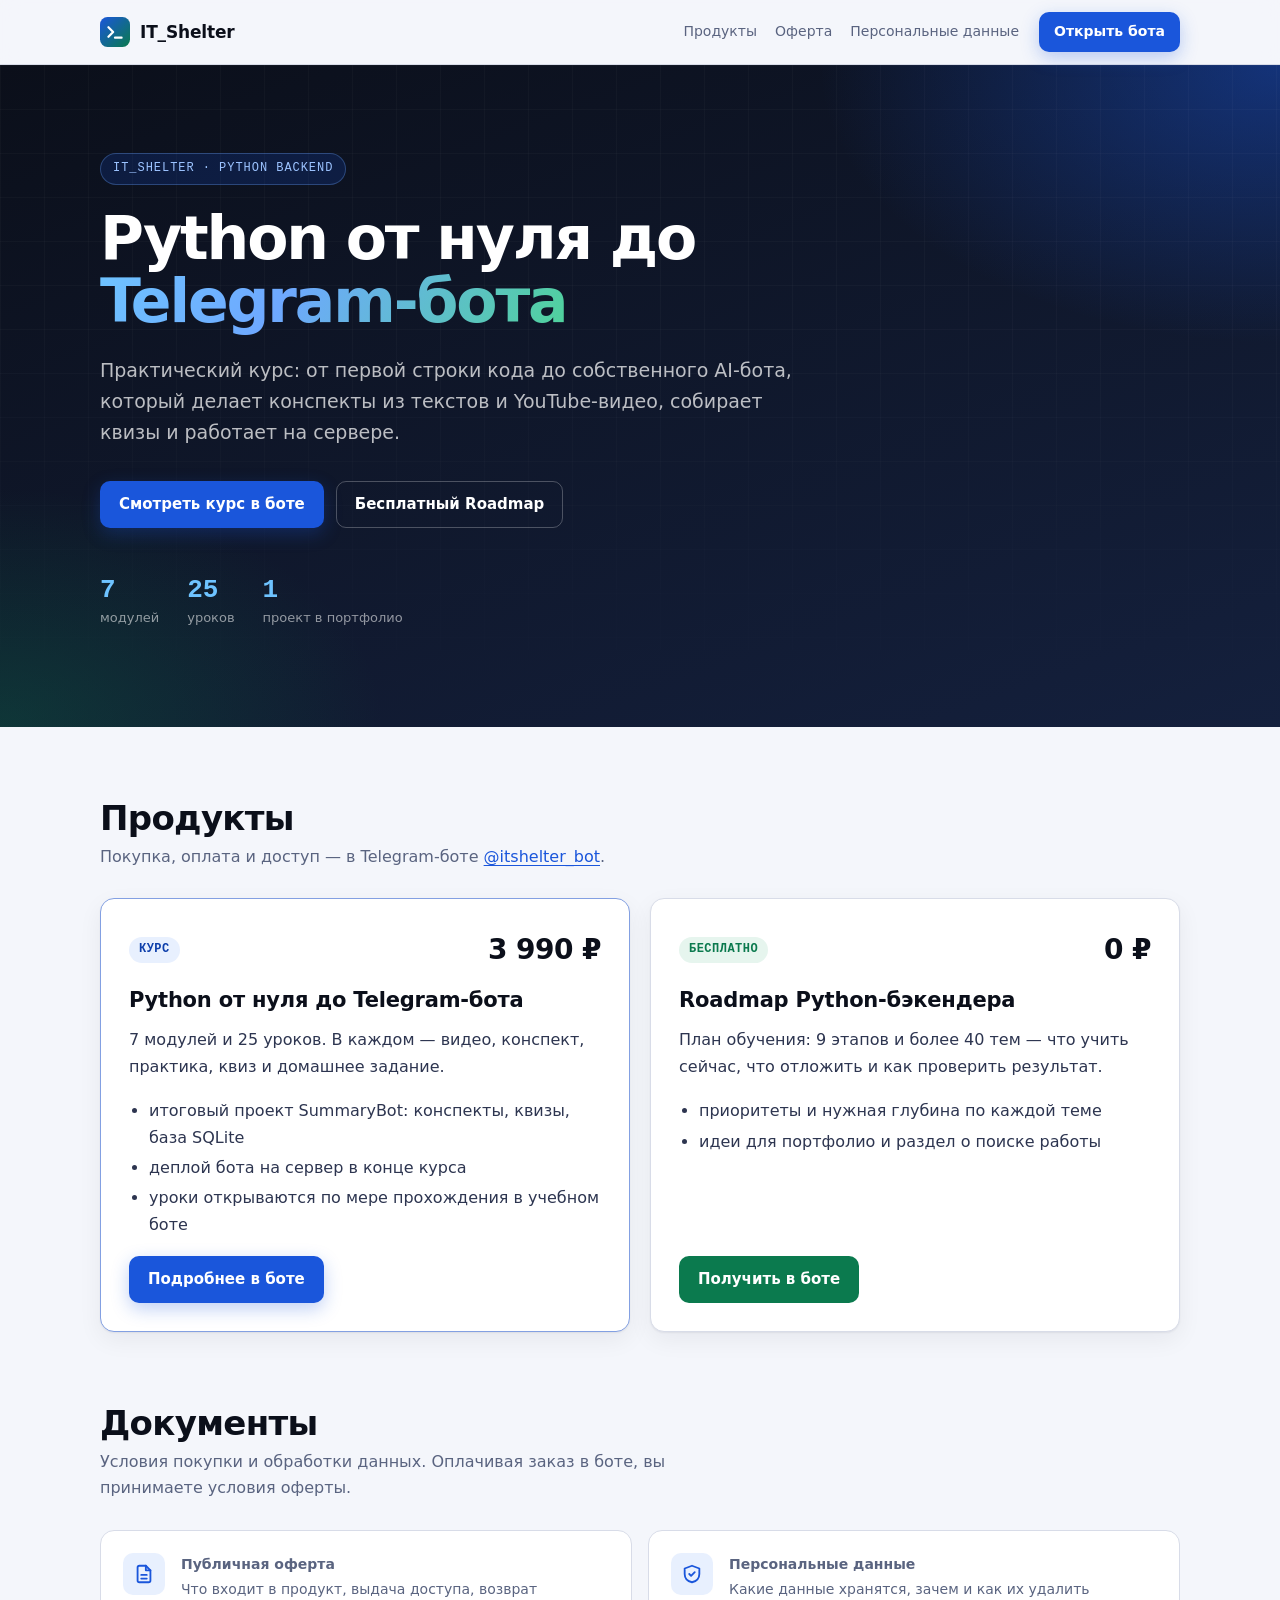
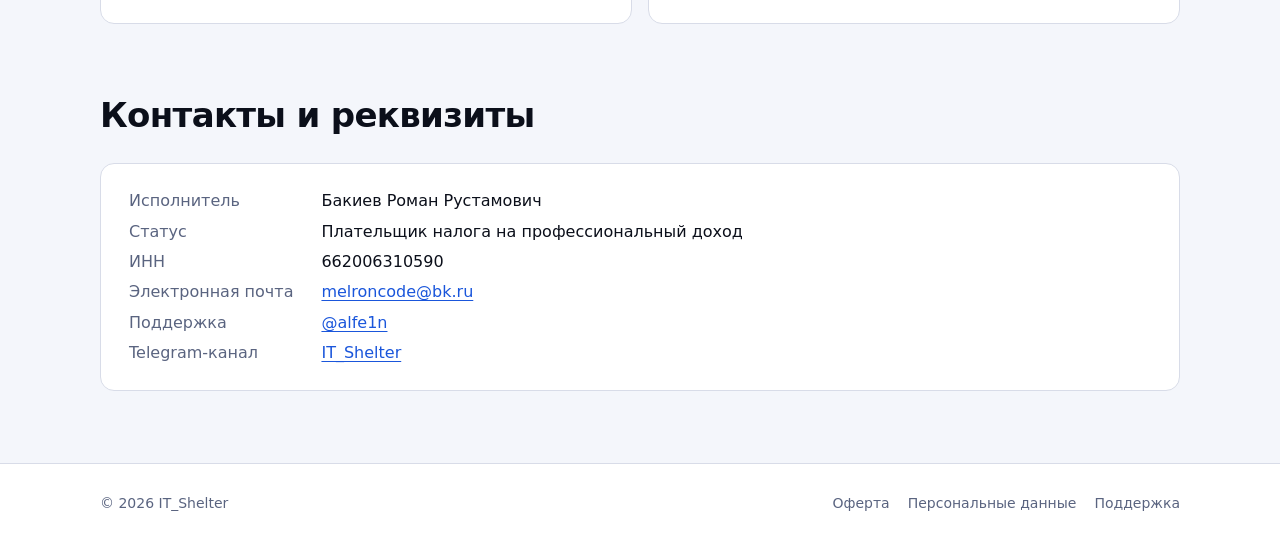
==== index.html @ 2ceb96b4 "Add files via upload" ====
<!doctype html>
<html lang="ru">
<head>
  <meta charset="utf-8">
  <meta name="viewport" content="width=device-width, initial-scale=1">
  <title>IT_Shelter — Python от нуля до Telegram-бота</title>
  <meta name="description" content="Практический курс по Python: от первой строки кода до собственного Telegram-бота. Бесплатный Roadmap Python-бэкендера.">
  <meta name="theme-color" content="#0b0f1a">
  <link rel="icon" href="data:image/svg+xml,%3Csvg xmlns='http://www.w3.org/2000/svg' viewBox='0 0 32 32'%3E%3Cdefs%3E%3ClinearGradient id='g' x1='0' y1='0' x2='1' y2='1'%3E%3Cstop offset='0' stop-color='%231A56DB'/%3E%3Cstop offset='1' stop-color='%230B7A4E'/%3E%3C/linearGradient%3E%3C/defs%3E%3Crect width='32' height='32' rx='8' fill='url(%23g)'/%3E%3Cpath d='M9 11l5 5-5 5' stroke='%23fff' stroke-width='2.4' fill='none' stroke-linecap='round' stroke-linejoin='round'/%3E%3Cpath d='M16 22h7' stroke='%23fff' stroke-width='2.4' stroke-linecap='round'/%3E%3C/svg%3E">
  <link rel="stylesheet" href="styles.css">
</head>
<body>
  <a class="skip-link" href="#main">Перейти к содержанию</a>

  <header class="site-header">
    <div class="wrap">
      <a class="brand" href="index.html" aria-label="IT_Shelter — на главную">
        <svg class="brand-mark" viewBox="0 0 32 32" aria-hidden="true"><defs><linearGradient id="bm" x1="0" y1="0" x2="1" y2="1"><stop offset="0" stop-color="#1A56DB"/><stop offset="1" stop-color="#0B7A4E"/></linearGradient></defs><rect width="32" height="32" rx="8" fill="url(#bm)"/><path d="M9 11l5 5-5 5" stroke="#fff" stroke-width="2.4" fill="none" stroke-linecap="round" stroke-linejoin="round"/><path d="M16 22h7" stroke="#fff" stroke-width="2.4" stroke-linecap="round"/></svg>
        IT_Shelter
      </a>
      <nav class="site-nav" aria-label="Разделы">
        <a href="#products">Продукты</a>
        <a href="oferta.html">Оферта</a>
        <a href="privacy.html">Персональные данные</a>
      </nav>
      <a class="btn btn-primary" href="https://t.me/itshelter_bot?start=site">Открыть бота</a>
    </div>
  </header>

  <main id="main">
    <section class="hero">
      <div class="wrap">
        <p class="eyebrow">IT_Shelter · Python Backend</p>
        <h1>Python от нуля до <span class="grad">Telegram-бота</span></h1>
        <p class="hero-lead">Практический курс: от первой строки кода до собственного AI-бота, который делает конспекты
          из текстов и YouTube-видео, собирает квизы и работает на сервере.</p>
        <div class="hero-actions">
          <a class="btn btn-primary" href="https://t.me/itshelter_bot?start=p_main-course__site">Смотреть курс в боте</a>
          <a class="btn btn-ghost" href="https://t.me/itshelter_bot?start=p_free-material__site">Бесплатный Roadmap</a>
        </div>
        <ul class="hero-stats" aria-label="Курс в цифрах">
          <li><b>7</b><span>модулей</span></li>
          <li><b>25</b><span>уроков</span></li>
          <li><b>1</b><span>проект в портфолио</span></li>
        </ul>
      </div>
    </section>

    <section class="section" id="products">
      <div class="wrap">
        <div class="section-head">
          <h2>Продукты</h2>
          <p>Покупка, оплата и доступ — в Telegram-боте <a href="https://t.me/itshelter_bot?start=site">@itshelter_bot</a>.</p>
        </div>
        <div class="cards">
          <article class="card card-featured">
            <div class="card-top"><span class="badge badge-accent">Курс</span><span class="price">3 990 ₽</span></div>
            <h3>Python от нуля до Telegram-бота</h3>
            <p>7 модулей и 25 уроков. В каждом — видео, конспект, практика, квиз и домашнее задание.</p>
            <ul>
              <li>итоговый проект SummaryBot: конспекты, квизы, база SQLite</li>
              <li>деплой бота на сервер в конце курса</li>
              <li>уроки открываются по мере прохождения в учебном боте</li>
            </ul>
            <a class="btn btn-primary" href="https://t.me/itshelter_bot?start=p_main-course__site">Подробнее в боте</a>
          </article>
          <article class="card">
            <div class="card-top"><span class="badge badge-green">Бесплатно</span><span class="price">0 ₽</span></div>
            <h3>Roadmap Python-бэкендера</h3>
            <p>План обучения: 9 этапов и более 40 тем — что учить сейчас, что отложить и как проверить результат.</p>
            <ul>
              <li>приоритеты и нужная глубина по каждой теме</li>
              <li>идеи для портфолио и раздел о поиске работы</li>
            </ul>
            <a class="btn btn-green" href="https://t.me/itshelter_bot?start=p_free-material__site">Получить в боте</a>
          </article>
        </div>
      </div>
    </section>

    <section class="section" id="documents" style="padding-top: 0">
      <div class="wrap">
        <div class="section-head">
          <h2>Документы</h2>
          <p>Условия покупки и обработки данных. Оплачивая заказ в боте, вы принимаете условия оферты.</p>
        </div>
        <div class="doc-links">
          <a class="doc-link" href="oferta.html">
            <span class="icon"><svg width="22" height="22" viewBox="0 0 24 24" fill="none" stroke="currentColor" stroke-width="2" stroke-linecap="round" stroke-linejoin="round" aria-hidden="true"><path d="M14 3H7a2 2 0 0 0-2 2v14a2 2 0 0 0 2 2h10a2 2 0 0 0 2-2V8z"/><path d="M14 3v5h5M9 13h6M9 17h6"/></svg></span>
            <span><b>Публичная оферта</b><span>Что входит в продукт, выдача доступа, возврат</span></span>
          </a>
          <a class="doc-link" href="privacy.html">
            <span class="icon"><svg width="22" height="22" viewBox="0 0 24 24" fill="none" stroke="currentColor" stroke-width="2" stroke-linecap="round" stroke-linejoin="round" aria-hidden="true"><path d="M12 3l8 3v6c0 5-3.5 8-8 9-4.5-1-8-4-8-9V6z"/><path d="M9 12l2 2 4-4"/></svg></span>
            <span><b>Персональные данные</b><span>Какие данные хранятся, зачем и как их удалить</span></span>
          </a>
        </div>
      </div>
    </section>

    <section class="section" id="contacts" style="padding-top: 0">
      <div class="wrap">
        <div class="section-head">
          <h2>Контакты и реквизиты</h2>
        </div>
        <dl class="requisites">
          <dt>Исполнитель</dt><dd>Бакиев Роман Рустамович</dd>
          <dt>Статус</dt><dd>Плательщик налога на профессиональный доход</dd>
          <dt>ИНН</dt><dd>662006310590</dd>
          <dt>Электронная почта</dt><dd><a href="mailto:melroncode@bk.ru">melroncode@bk.ru</a></dd>
          <dt>Поддержка</dt><dd><a href="https://t.me/alfe1n">@alfe1n</a></dd>
          <dt>Telegram-канал</dt><dd><a href="https://t.me/+ZZne21YNhLljYTMy">IT_Shelter</a></dd>
        </dl>
      </div>
    </section>
  </main>

  <footer class="site-footer">
    <div class="wrap">
      <span>© 2026 IT_Shelter</span>
      <nav aria-label="Документы">
        <a href="oferta.html">Оферта</a>
        <a href="privacy.html">Персональные данные</a>
        <a href="https://t.me/alfe1n">Поддержка</a>
      </nav>
    </div>
  </footer>
</body>
</html>
---- styles.css ----
/* IT_Shelter — сайт и документы.
   Палитра повторяет Roadmap: тёмный «ink», синий акцент, зелёный для бесплатного.
   Без внешних шрифтов и скриптов: страницы не передают данные посетителей третьим сторонам. */

:root {
  --ink: #0b0f1a;
  --ink-2: #2d3550;
  --ink-3: #5a6480;
  --line: #d8dce8;
  --bg: #f4f6fb;
  --surface: #ffffff;
  --surface-2: #eaedf6;
  --accent: #1a56db;
  --accent-2: #0e3fab;
  --accent-soft: #e8f0fe;
  --green: #0b7a4e;
  --green-soft: #e6f5ee;
  --amber: #7a4f0b;
  --amber-soft: #fef3e2;
  --hero-from: #0b0f1a;
  --hero-to: #14203d;
  --radius: 14px;
  --shadow: 0 1px 2px rgba(11, 15, 26, .06), 0 8px 24px rgba(11, 15, 26, .06);
  --font: system-ui, -apple-system, "Segoe UI", Roboto, "Helvetica Neue", Arial, sans-serif;
  --mono: ui-monospace, "SFMono-Regular", "JetBrains Mono", Menlo, Consolas, monospace;
  color-scheme: light;
}

@media (prefers-color-scheme: dark) {
  :root {
    --ink: #e9ecf5;
    --ink-2: #c3c9da;
    --ink-3: #8b95b0;
    --line: #253049;
    --bg: #0b0f1a;
    --surface: #111827;
    --surface-2: #182236;
    --accent: #6ea8ff;
    --accent-2: #9cc3ff;
    --accent-soft: #15254a;
    --green: #4fd39a;
    --green-soft: #0f2c22;
    --amber: #f3c26b;
    --amber-soft: #2e2413;
    --hero-from: #070a12;
    --hero-to: #101b35;
    --shadow: 0 1px 2px rgba(0, 0, 0, .4), 0 8px 24px rgba(0, 0, 0, .35);
    color-scheme: dark;
  }
}

* { box-sizing: border-box; }
html { scroll-behavior: smooth; scroll-padding-top: 88px; }
@media (prefers-reduced-motion: reduce) { html { scroll-behavior: auto; } }
body {
  margin: 0;
  font-family: var(--font);
  font-size: 16px;
  line-height: 1.65;
  color: var(--ink);
  background: var(--bg);
  -webkit-font-smoothing: antialiased;
}
a { color: var(--accent); text-underline-offset: 3px; text-decoration-thickness: 1px; }
a:hover { color: var(--accent-2); }
:focus-visible { outline: 3px solid var(--accent); outline-offset: 2px; border-radius: 6px; }
code { font-family: var(--mono); font-size: .9em; }
.wrap { width: min(100% - 32px, 1080px); margin-inline: auto; }

.skip-link { position: absolute; left: -9999px; top: 8px; z-index: 20; padding: 8px 14px; border-radius: 8px;
  background: var(--accent); color: #fff; }
.skip-link:focus { left: 16px; }

/* ---------- Header ---------- */
.site-header {
  position: sticky; top: 0; z-index: 10;
  background: color-mix(in srgb, var(--bg) 82%, transparent);
  backdrop-filter: saturate(1.4) blur(10px);
  -webkit-backdrop-filter: saturate(1.4) blur(10px);
  border-bottom: 1px solid var(--line);
}
.site-header .wrap { display: flex; align-items: center; gap: 20px; min-height: 64px; }
.brand { display: inline-flex; align-items: center; gap: 10px; color: var(--ink); text-decoration: none;
  font-weight: 750; letter-spacing: -.01em; font-size: 17px; }
.brand:hover { color: var(--ink); }
.brand-mark { width: 30px; height: 30px; flex: none; }
.site-nav { display: flex; gap: 18px; margin-left: auto; font-size: 14px; }
.site-nav a { color: var(--ink-3); text-decoration: none; }
.site-nav a:hover, .site-nav a[aria-current="page"] { color: var(--ink); }
.site-nav a[aria-current="page"] { font-weight: 600; }

.btn { display: inline-flex; align-items: center; justify-content: center; gap: 8px; min-height: 44px;
  padding: 10px 18px; border-radius: 10px; font-weight: 600; font-size: 15px; text-decoration: none;
  border: 1px solid transparent; transition: transform .15s ease, background-color .15s ease, box-shadow .15s ease; }
.btn:active { transform: translateY(1px); }
.btn-primary { background: var(--accent); color: #fff; box-shadow: 0 6px 18px rgba(26, 86, 219, .28); }
.btn-primary:hover { background: var(--accent-2); color: #fff; }
.btn-ghost { background: transparent; color: var(--ink); border-color: var(--line); }
.btn-ghost:hover { background: var(--surface-2); color: var(--ink); }
.btn-green { background: var(--green); color: #fff; }
.btn-green:hover { filter: brightness(1.08); color: #fff; }
.site-header .btn { min-height: 38px; padding: 7px 14px; font-size: 14px; }

@media (prefers-color-scheme: dark) {
  .btn-primary, .btn-primary:hover, .btn-green, .btn-green:hover { color: #0b0f1a; }
}

/* ---------- Landing ---------- */
.hero {
  position: relative; overflow: hidden; color: #fff;
  background: linear-gradient(160deg, var(--hero-from), var(--hero-to));
}
.hero::before {
  content: ""; position: absolute; inset: 0; pointer-events: none;
  background:
    radial-gradient(ellipse 60% 70% at 100% 0%, rgba(26, 86, 219, .45), transparent 60%),
    radial-gradient(ellipse 50% 60% at 0% 100%, rgba(11, 122, 78, .30), transparent 60%);
}
.hero::after {
  content: ""; position: absolute; inset: 0; pointer-events: none; opacity: .5;
  background-image: linear-gradient(rgba(255, 255, 255, .05) 1px, transparent 1px),
    linear-gradient(90deg, rgba(255, 255, 255, .05) 1px, transparent 1px);
  background-size: 44px 44px;
  mask-image: linear-gradient(to bottom, #000 40%, transparent);
  -webkit-mask-image: linear-gradient(to bottom, #000 40%, transparent);
}
.hero .wrap { position: relative; z-index: 1; padding-block: 88px 96px; }
.eyebrow { display: inline-flex; align-items: center; gap: 8px; margin: 0 0 22px; padding: 5px 12px;
  border-radius: 999px; font-family: var(--mono); font-size: 12px; letter-spacing: .08em; text-transform: uppercase;
  color: #9cc3ff; background: rgba(26, 86, 219, .18); border: 1px solid rgba(110, 168, 255, .3); }
.hero h1 { margin: 0; max-width: 16ch; font-size: clamp(36px, 6vw, 60px); line-height: 1.05; letter-spacing: -.035em; }
.hero h1 .grad { background: linear-gradient(120deg, #6ec3ff, #6ea8ff 40%, #4fd39a);
  -webkit-background-clip: text; background-clip: text; color: transparent; }
.hero-lead { margin: 22px 0 32px; max-width: 58ch; font-size: clamp(17px, 2vw, 19px); color: rgba(255, 255, 255, .72); }
.hero-actions { display: flex; flex-wrap: wrap; gap: 12px; }
.hero .btn-ghost { color: #fff; border-color: rgba(255, 255, 255, .25); }
.hero .btn-ghost:hover { background: rgba(255, 255, 255, .08); color: #fff; }
.hero-stats { display: flex; flex-wrap: wrap; gap: 28px; margin: 48px 0 0; padding: 0; list-style: none; }
.hero-stats li { margin: 0; }
.hero-stats b { display: block; font-family: var(--mono); font-size: 26px; line-height: 1.1; color: #6ec3ff; }
.hero-stats span { font-size: 13px; color: rgba(255, 255, 255, .55); }

.section { padding-block: 72px; }
.section-head { margin-bottom: 28px; }
.section-head h2 { margin: 0 0 6px; font-size: clamp(26px, 3.5vw, 34px); letter-spacing: -.02em; line-height: 1.15; }
.section-head p { margin: 0; color: var(--ink-3); max-width: 60ch; }

.cards { display: grid; gap: 20px; grid-template-columns: repeat(auto-fit, minmax(290px, 1fr)); }
.card { display: flex; flex-direction: column; gap: 14px; padding: 28px; border-radius: var(--radius);
  background: var(--surface); border: 1px solid var(--line); box-shadow: var(--shadow); }
.card h3 { margin: 0; font-size: 21px; line-height: 1.25; letter-spacing: -.01em; }
.card p { margin: 0; color: var(--ink-2); }
.card ul { margin: 0; padding-left: 20px; color: var(--ink-2); }
.card li { margin: 4px 0; }
.card-top { display: flex; align-items: center; justify-content: space-between; gap: 12px; }
.badge { display: inline-block; padding: 3px 10px; border-radius: 999px; font-family: var(--mono); font-size: 12px;
  font-weight: 600; letter-spacing: .04em; text-transform: uppercase; }
.badge-accent { color: var(--accent-2); background: var(--accent-soft); }
.badge-green { color: var(--green); background: var(--green-soft); }
.price { font-size: 28px; font-weight: 750; letter-spacing: -.02em; }
.price small { font-size: 14px; font-weight: 500; color: var(--ink-3); }
.card .btn { margin-top: auto; align-self: flex-start; }
.card-featured { border-color: color-mix(in srgb, var(--accent) 45%, var(--line)); }

.doc-links { display: grid; gap: 16px; grid-template-columns: repeat(auto-fit, minmax(260px, 1fr)); }
.doc-link { display: flex; gap: 16px; align-items: flex-start; padding: 22px; border-radius: var(--radius);
  background: var(--surface); border: 1px solid var(--line); text-decoration: none; color: var(--ink);
  transition: border-color .15s ease, transform .15s ease; }
.doc-link:hover { border-color: var(--accent); color: var(--ink); transform: translateY(-2px); }
.doc-link .icon { flex: none; display: grid; place-items: center; width: 42px; height: 42px; border-radius: 10px;
  background: var(--accent-soft); color: var(--accent); }
.doc-link b { display: block; margin-bottom: 2px; }
.doc-link span { color: var(--ink-3); font-size: 14px; }

.requisites { display: grid; gap: 4px 28px; grid-template-columns: max-content 1fr; margin: 0; padding: 24px 28px;
  border-radius: var(--radius); background: var(--surface); border: 1px solid var(--line); }
.requisites dt { color: var(--ink-3); }
.requisites dd { margin: 0; font-weight: 500; overflow-wrap: anywhere; }
@media (max-width: 560px) { .requisites { grid-template-columns: 1fr; } .requisites dd { margin-bottom: 10px; } }

/* ---------- Legal documents ---------- */
.doc-hero { border-bottom: 1px solid var(--line); background: var(--surface); }
.doc-hero .wrap { padding-block: 48px 36px; }
.crumbs { margin: 0 0 16px; font-size: 14px; color: var(--ink-3); }
.crumbs a { color: var(--ink-3); text-decoration: none; }
.crumbs a:hover { color: var(--accent); }
.doc-hero h1 { margin: 0; font-size: clamp(30px, 4.5vw, 44px); line-height: 1.12; letter-spacing: -.03em; }
.doc-hero .meta { margin: 14px 0 0; color: var(--ink-3); font-size: 15px; }
.chips { display: flex; flex-wrap: wrap; gap: 8px; margin-top: 18px; }
.chip { display: inline-flex; align-items: center; gap: 6px; padding: 5px 12px; border-radius: 999px;
  font-size: 13px; background: var(--surface-2); color: var(--ink-2); }

.doc-layout { display: grid; gap: 48px; grid-template-columns: 250px minmax(0, 1fr); padding-block: 40px 88px; }
.toc { position: sticky; top: 88px; align-self: start; max-height: calc(100vh - 110px); overflow: auto;
  font-size: 14px; }
.toc p { margin: 0 0 10px; font-family: var(--mono); font-size: 12px; letter-spacing: .08em; text-transform: uppercase;
  color: var(--ink-3); }
.toc ol { margin: 0; padding: 0; list-style: none; border-left: 2px solid var(--line); }
.toc li { margin: 0; }
.toc a { display: block; margin-left: -2px; padding: 6px 0 6px 14px; border-left: 2px solid transparent;
  color: var(--ink-3); text-decoration: none; line-height: 1.35; }
.toc a:hover { color: var(--ink); border-left-color: var(--ink-3); }

.doc { max-width: 74ch; }
.doc h2 { margin: 44px 0 14px; padding-top: 4px; font-size: 22px; line-height: 1.3; letter-spacing: -.01em; }
.doc h2:first-of-type { margin-top: 8px; }
.doc p, .doc li { color: var(--ink-2); }
.doc p { margin: 0 0 14px; }
.doc ul { margin: 0 0 16px; padding-left: 22px; }
.doc li { margin: 8px 0; }
.doc strong { color: var(--ink); }
.doc .contacts { padding: 20px 24px; border-radius: var(--radius); background: var(--surface); border: 1px solid var(--line);
  line-height: 1.9; }

.draft { margin: 0 0 32px; padding: 14px 18px; border-radius: 10px; border: 1px solid color-mix(in srgb, var(--amber) 35%, transparent);
  background: var(--amber-soft); color: var(--amber); font-size: 15px; }
.draft strong { color: inherit; }
mark.todo { padding: 1px 5px; border-radius: 5px; background: #ffe58a; color: #3d2c00; font-weight: 600; }

@media (max-width: 900px) {
  .doc-layout { grid-template-columns: 1fr; gap: 28px; }
  .toc { position: static; max-height: none; padding: 18px 20px; border-radius: var(--radius);
    background: var(--surface); border: 1px solid var(--line); }
}

/* ---------- Footer ---------- */
.site-footer { border-top: 1px solid var(--line); background: var(--surface); color: var(--ink-3); font-size: 14px; }
.site-footer .wrap { display: flex; flex-wrap: wrap; gap: 12px 28px; justify-content: space-between; padding-block: 28px 36px; }
.site-footer nav { display: flex; flex-wrap: wrap; gap: 18px; }
.site-footer a { color: var(--ink-3); text-decoration: none; }
.site-footer a:hover { color: var(--accent); }

/* ---------- Small screens ---------- */
@media (max-width: 720px) {
  .site-nav { display: none; }
  .site-header .btn { margin-left: auto; }
  .hero .wrap { padding-block: 64px 72px; }
  .section { padding-block: 52px; }
  .card { padding: 22px; }
}

/* ---------- Print ---------- */
@media print {
  :root { color-scheme: light; }
  body { background: #fff; color: #000; font-size: 11pt; }
  .site-header, .site-footer, .toc, .skip-link, .hero-actions, .btn { display: none !important; }
  .doc-hero { border: 0; background: none; }
  .doc-hero .wrap, .doc-layout { padding: 0; }
  .doc-layout { display: block; }
  .doc { max-width: none; }
  .doc p, .doc li { color: #000; }
  a { color: #000; text-decoration: none; }
  h2 { break-after: avoid; }
}
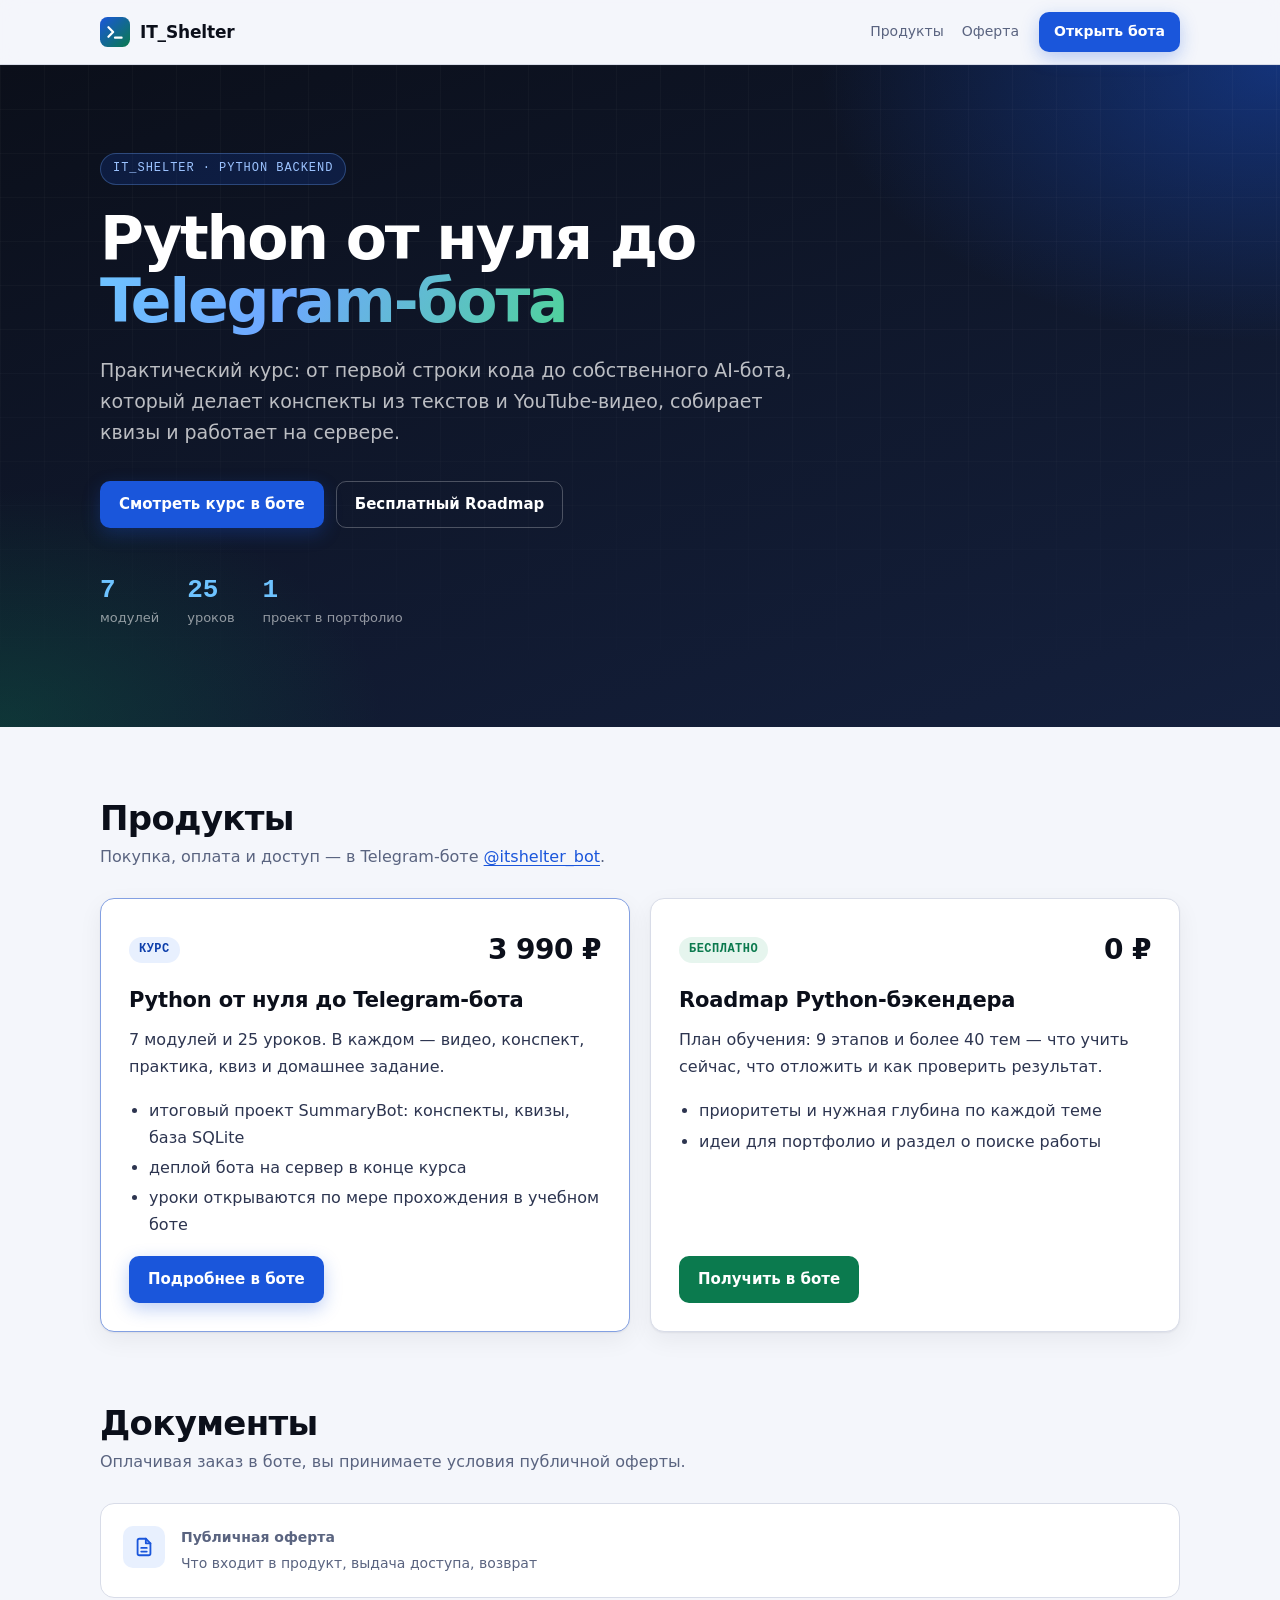
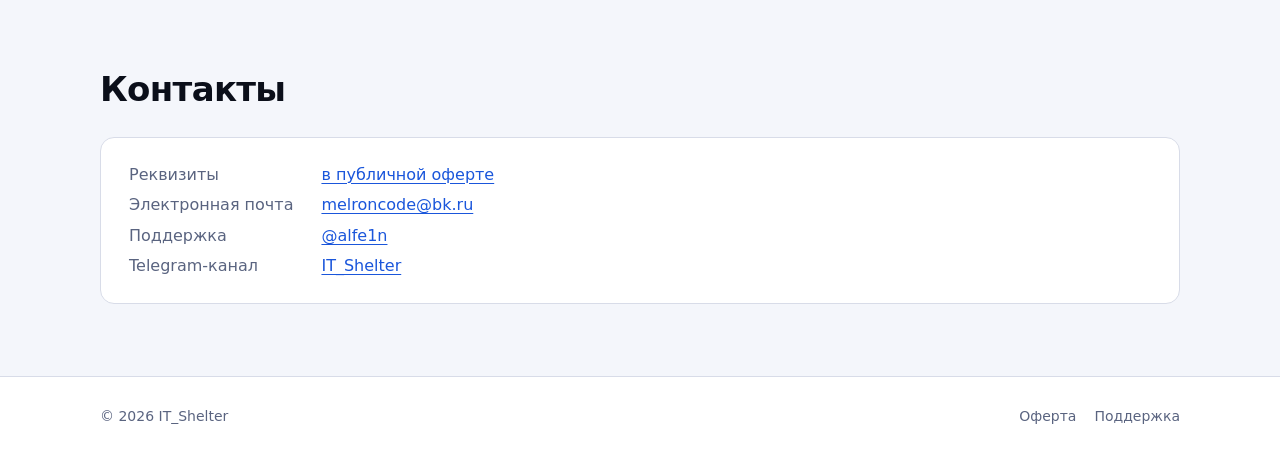
==== commit 9d7065b8: "Add files via upload" ====
--- a/index.html
+++ b/index.html
@@ -21,7 +21,6 @@
       <nav class="site-nav" aria-label="Разделы">
         <a href="#products">Продукты</a>
         <a href="oferta.html">Оферта</a>
-        <a href="privacy.html">Персональные данные</a>
       </nav>
       <a class="btn btn-primary" href="https://t.me/itshelter_bot?start=site">Открыть бота</a>
     </div>
@@ -82,16 +81,12 @@
       <div class="wrap">
         <div class="section-head">
           <h2>Документы</h2>
-          <p>Условия покупки и обработки данных. Оплачивая заказ в боте, вы принимаете условия оферты.</p>
+          <p>Оплачивая заказ в боте, вы принимаете условия публичной оферты.</p>
         </div>
         <div class="doc-links">
           <a class="doc-link" href="oferta.html">
             <span class="icon"><svg width="22" height="22" viewBox="0 0 24 24" fill="none" stroke="currentColor" stroke-width="2" stroke-linecap="round" stroke-linejoin="round" aria-hidden="true"><path d="M14 3H7a2 2 0 0 0-2 2v14a2 2 0 0 0 2 2h10a2 2 0 0 0 2-2V8z"/><path d="M14 3v5h5M9 13h6M9 17h6"/></svg></span>
             <span><b>Публичная оферта</b><span>Что входит в продукт, выдача доступа, возврат</span></span>
-          </a>
-          <a class="doc-link" href="privacy.html">
-            <span class="icon"><svg width="22" height="22" viewBox="0 0 24 24" fill="none" stroke="currentColor" stroke-width="2" stroke-linecap="round" stroke-linejoin="round" aria-hidden="true"><path d="M12 3l8 3v6c0 5-3.5 8-8 9-4.5-1-8-4-8-9V6z"/><path d="M9 12l2 2 4-4"/></svg></span>
-            <span><b>Персональные данные</b><span>Какие данные хранятся, зачем и как их удалить</span></span>
           </a>
         </div>
       </div>
@@ -100,12 +95,10 @@
     <section class="section" id="contacts" style="padding-top: 0">
       <div class="wrap">
         <div class="section-head">
-          <h2>Контакты и реквизиты</h2>
+          <h2>Контакты</h2>
         </div>
         <dl class="requisites">
-          <dt>Исполнитель</dt><dd>Бакиев Роман Рустамович</dd>
-          <dt>Статус</dt><dd>Плательщик налога на профессиональный доход</dd>
-          <dt>ИНН</dt><dd>662006310590</dd>
+          <dt>Реквизиты</dt><dd><a href="oferta.html#section-8">в публичной оферте</a></dd>
           <dt>Электронная почта</dt><dd><a href="mailto:melroncode@bk.ru">melroncode@bk.ru</a></dd>
           <dt>Поддержка</dt><dd><a href="https://t.me/alfe1n">@alfe1n</a></dd>
           <dt>Telegram-канал</dt><dd><a href="https://t.me/+ZZne21YNhLljYTMy">IT_Shelter</a></dd>
@@ -119,7 +112,6 @@
       <span>© 2026 IT_Shelter</span>
       <nav aria-label="Документы">
         <a href="oferta.html">Оферта</a>
-        <a href="privacy.html">Персональные данные</a>
         <a href="https://t.me/alfe1n">Поддержка</a>
       </nav>
     </div>
